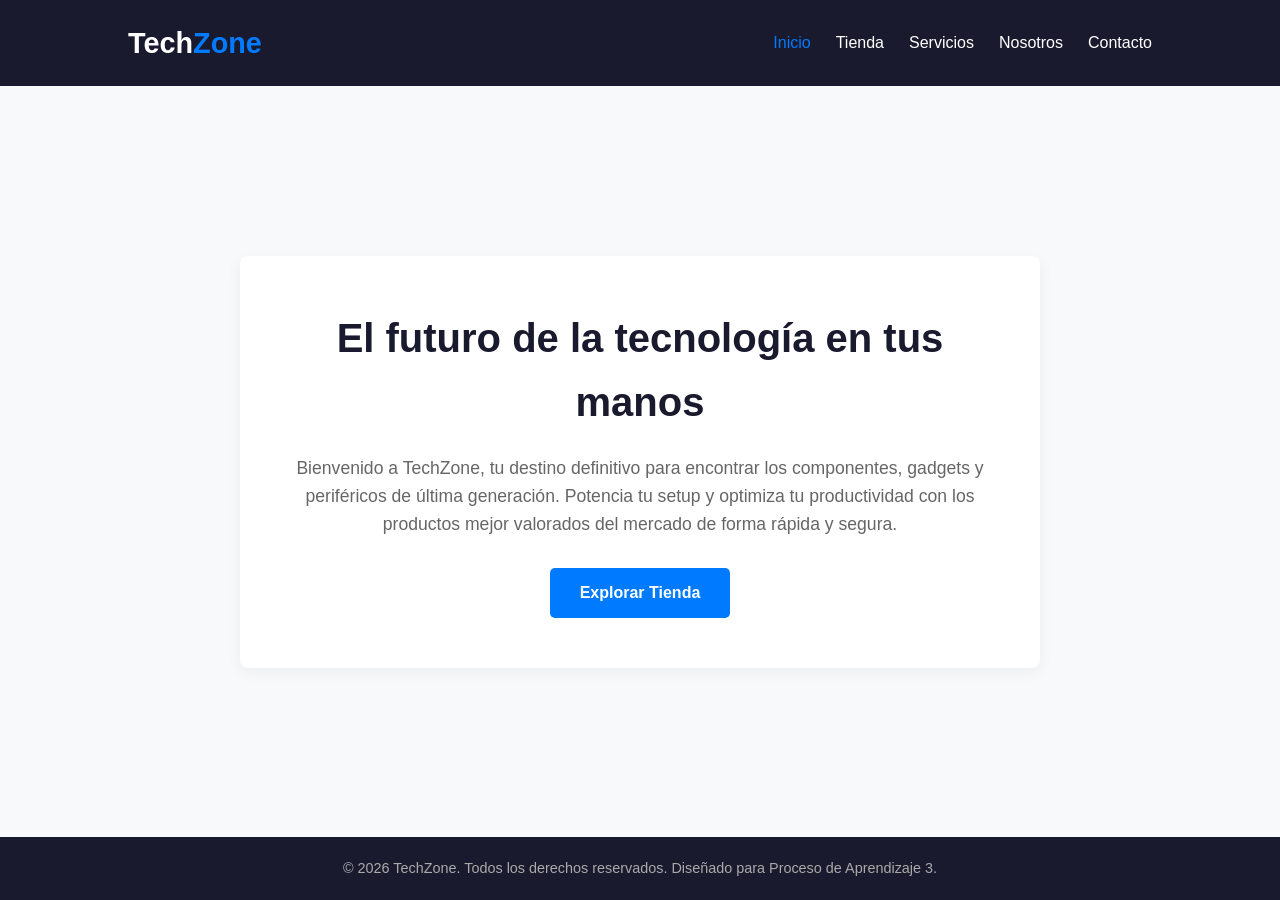
==== index.html @ fa5faf2f "Correccion de nombres de archivos" ====
<!DOCTYPE html>
<html lang="es">
<head>
    <meta charset="UTF-8">
    <meta name="viewport" content="width=device-width, initial-scale=1.0">
    <title>TechZone - Tienda Online</title>
    <link rel="stylesheet" href="ESTILOS.css">
</head>
<body>

    <header class="main-header">
        <div class="logo-container" id="site-logo">
            <h1>Tech<span>Zone</span></h1>
        </div>
        
        <nav class="navbar">
            <ul class="nav-links">
                <li><a href="#" class="active">Inicio</a></li>
                <li><a href="#">Tienda</a></li>
                <li><a href="#">Servicios</a></li>
                <li><a href="#">Nosotros</a></li>
                <li><a href="#">Contacto</a></li>
            </ul>
        </nav>
    </header>

    <main class="main-content">
        <section class="hero-section" id="home-hero">
            <h2>El futuro de la tecnología en tus manos</h2>
            <p>Bienvenido a TechZone, tu destino definitivo para encontrar los componentes, gadgets y periféricos de última generación. Potencia tu setup y optimiza tu productividad con los productos mejor valorados del mercado de forma rápida y segura.</p>
            <a href="#" class="btn-primary">Explorar Tienda</a>
        </section>
    </main>

    <footer class="main-footer">
        <p>&copy; 2026 TechZone. Todos los derechos reservados. Diseñado para Proceso de Aprendizaje 3.</p>
    </footer>

</body>
</html>
---- ESTILOS.css ----
/* ==========================================================================
   1. VARIABLES CSS (Colores y Fuentes)
   ========================================================================== */
:root {
    --primary-color: #007bff;
    --dark-color: #1a1a2e;
    --light-color: #f8f9fa;
    --text-color: #333333;
    --white-color: #ffffff;
    --font-main: 'Segoe UI', Tahoma, Geneva, Verdana, sans-serif;
}

/* ==========================================================================
   2. ESTILOS GENERALES
   ========================================================================== */
* {
    margin: 0;
    padding: 0;
    box-sizing: border-box;
}

body {
    font-family: var(--font-main);
    color: var(--text-color);
    background-color: var(--light-color);
    line-height: 1.6;
    display: flex;
    flex-direction: column;
    min-height: 100vh;
}

/* ==========================================================================
   3. HEADER Y NAVBAR (Uso de Flexbox)
   ========================================================================== */
.main-header {
    background-color: var(--dark-color);
    color: var(--white-color);
    display: flex;
    justify-content: space-between;
    align-items: center;
    padding: 20px 10%; /* Padding para dar espacio interno */
    position: sticky;
    top: 0;
    z-index: 1000;
}

/* Selector por ID */
#site-logo h1 {
    font-size: 1.8rem;
}

#site-logo span {
    color: var(--primary-color);
}

.nav-links {
    display: flex;
    list-style: none;
    gap: 25px; /* Espaciado moderno entre elementos */
}

.nav-links a {
    color: var(--white-color);
    text-decoration: none;
    font-weight: 500;
    transition: color 0.3s ease;
}

.nav-links a:hover, 
.nav-links a.active {
    color: var(--primary-color);
}

/* ==========================================================================
   4. MAIN CONTENT (Sección Hero centrada con Flexbox)
   ========================================================================== */
.main-content {
    flex: 1;
    display: flex;
    justify-content: center;
    align-items: center;
    padding: 40px 20px;
}

/* Selector por ID y Clase combinados */
#home-hero.hero-section {
    background-color: var(--white-color);
    max-width: 800px;
    text-align: center;
    padding: 50px 40px; /* Padding interno */
    margin: 20px auto;  /* Margin externo */
    border-radius: 8px;
    box-shadow: 0 4px 15px rgba(0, 0, 0, 0.05);
}

.hero-section h2 {
    font-size: 2.5rem;
    color: var(--dark-color);
    margin-bottom: 20px; /* Separación con el párrafo */
}

.hero-section p {
    font-size: 1.1rem;
    color: #666;
    margin-bottom: 30px; /* Separación con el botón */
}

.btn-primary {
    display: inline-block;
    background-color: var(--primary-color);
    color: var(--white-color);
    padding: 12px 30px;
    text-decoration: none;
    border-radius: 5px;
    font-weight: bold;
    transition: background-color 0.3s ease;
}

.btn-primary:hover {
    background-color: #0056b3;
}

/* ==========================================================================
   5. FOOTER
   ========================================================================== */
.main-footer {
    background-color: var(--dark-color);
    color: #aaaaaa;
    text-align: center;
    padding: 20px;
    font-size: 0.9rem;
    margin-top: auto; /* Empuja el footer al fondo */
}
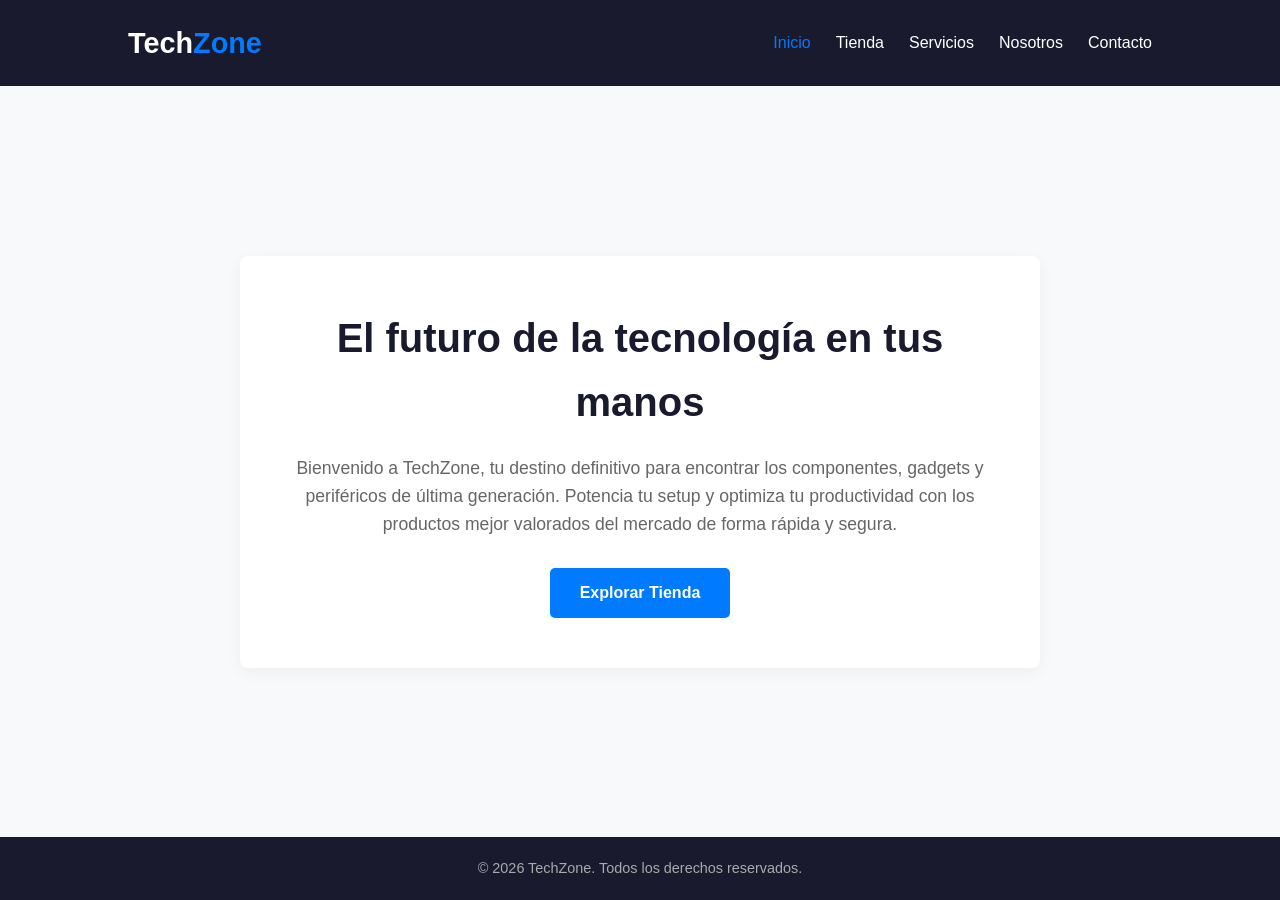
==== commit b21bb99a: "Estructura, organizacion de carpetas y nuevas paginas PA4" ====
--- a/index.html
+++ b/index.html
@@ -4,7 +4,7 @@
     <meta charset="UTF-8">
     <meta name="viewport" content="width=device-width, initial-scale=1.0">
     <title>TechZone - Tienda Online</title>
-    <link rel="stylesheet" href="ESTILOS.css">
+    <link rel="stylesheet" href="css/style.css">
 </head>
 <body>
 
@@ -14,14 +14,15 @@
         </div>
         
         <nav class="navbar">
-            <ul class="nav-links">
-                <li><a href="#" class="active">Inicio</a></li>
-                <li><a href="#">Tienda</a></li>
-                <li><a href="#">Servicios</a></li>
-                <li><a href="#">Nosotros</a></li>
-                <li><a href="#">Contacto</a></li>
-            </ul>
-        </nav>
+    <ul class="nav-links">
+        <li><a href="index.html" class="active">Inicio</a></li>
+        <li><a href="pages/productos.html">Tienda</a></li>
+        <li><a href="#">Servicios</a></li>
+        <li><a href="#">Nosotros</a></li>
+        <li><a href="pages/contacto.html">Contacto</a></li>
+    </ul>
+</nav>
+
     </header>
 
     <main class="main-content">
@@ -33,7 +34,7 @@
     </main>
 
     <footer class="main-footer">
-        <p>&copy; 2026 TechZone. Todos los derechos reservados. Diseñado para Proceso de Aprendizaje 3.</p>
+        <p>&copy; 2026 TechZone. Todos los derechos reservados.</p>
     </footer>
 
 </body>
--- a/css/style.css
+++ b/css/style.css
@@ -0,0 +1,117 @@
+
+:root {
+    --primary-color: #007bff;
+    --dark-color: #1a1a2e;
+    --light-color: #f8f9fa;
+    --text-color: #333333;
+    --white-color: #ffffff;
+    --font-main: 'Segoe UI', Tahoma, Geneva, Verdana, sans-serif;
+}
+
+* {
+    margin: 0;
+    padding: 0;
+    box-sizing: border-box;
+}
+
+body {
+    font-family: var(--font-main);
+    color: var(--text-color);
+    background-color: var(--light-color);
+    line-height: 1.6;
+    display: flex;
+    flex-direction: column;
+    min-height: 100vh;
+}
+
+.main-header {
+    background-color: var(--dark-color);
+    color: var(--white-color);
+    display: flex;
+    justify-content: space-between;
+    align-items: center;
+    padding: 20px 10%; 
+    position: sticky;
+    top: 0;
+    z-index: 1000;
+}
+
+#site-logo h1 {
+    font-size: 1.8rem;
+}
+
+#site-logo span {
+    color: var(--primary-color);
+}
+
+.nav-links {
+    display: flex;
+    list-style: none;
+    gap: 25px; 
+}
+
+.nav-links a {
+    color: var(--white-color);
+    text-decoration: none;
+    font-weight: 500;
+    transition: color 0.3s ease;
+}
+
+.nav-links a:hover, 
+.nav-links a.active {
+    color: var(--primary-color);
+}
+
+.main-content {
+    flex: 1;
+    display: flex;
+    justify-content: center;
+    align-items: center;
+    padding: 40px 20px;
+}
+
+#home-hero.hero-section {
+    background-color: var(--white-color);
+    max-width: 800px;
+    text-align: center;
+    padding: 50px 40px; 
+    margin: 20px auto;  
+    border-radius: 8px;
+    box-shadow: 0 4px 15px rgba(0, 0, 0, 0.05);
+}
+
+.hero-section h2 {
+    font-size: 2.5rem;
+    color: var(--dark-color);
+    margin-bottom: 20px; 
+}
+
+.hero-section p {
+    font-size: 1.1rem;
+    color: #666;
+    margin-bottom: 30px; 
+}
+
+.btn-primary {
+    display: inline-block;
+    background-color: var(--primary-color);
+    color: var(--white-color);
+    padding: 12px 30px;
+    text-decoration: none;
+    border-radius: 5px;
+    font-weight: bold;
+    transition: background-color 0.3s ease;
+}
+
+.btn-primary:hover {
+    background-color: #0056b3;
+}
+
+.main-footer {
+    background-color: var(--dark-color);
+    color: #aaaaaa;
+    text-align: center;
+    padding: 20px;
+    font-size: 0.9rem;
+    margin-top: auto; 
+}
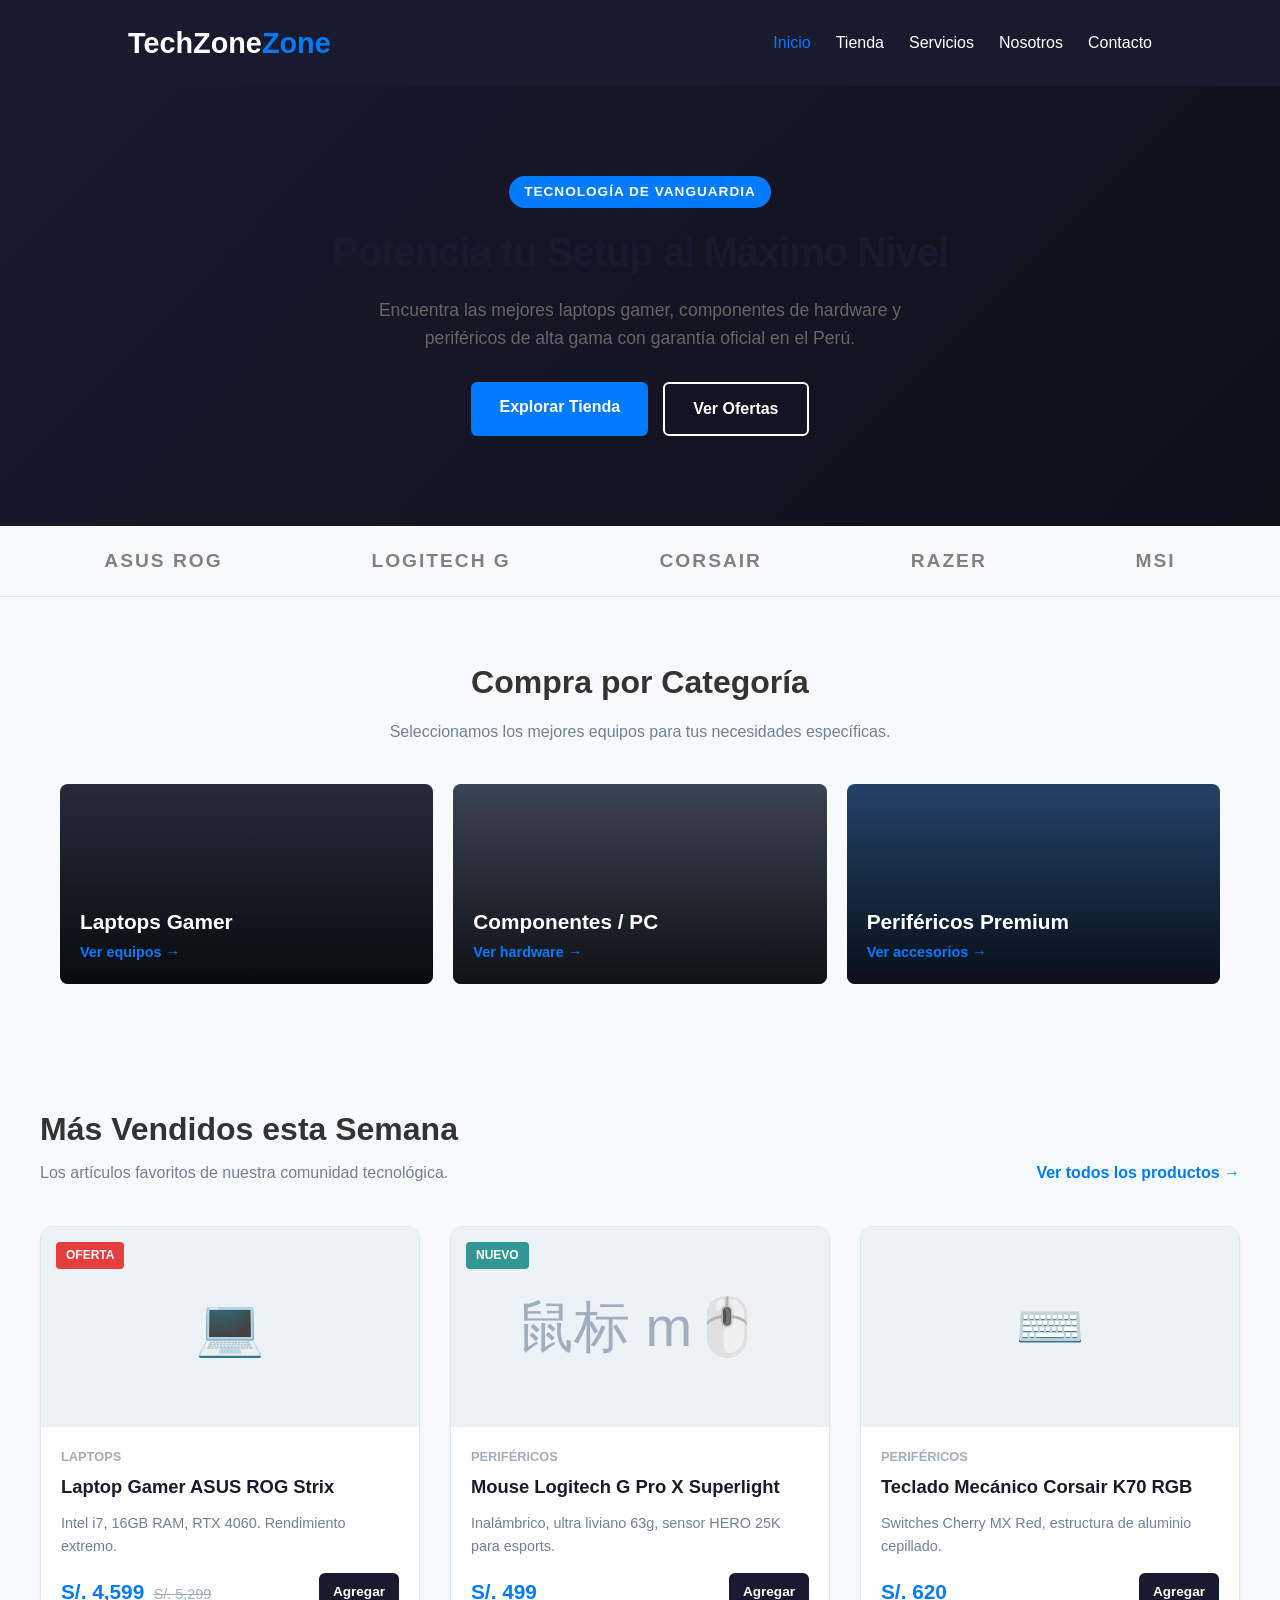
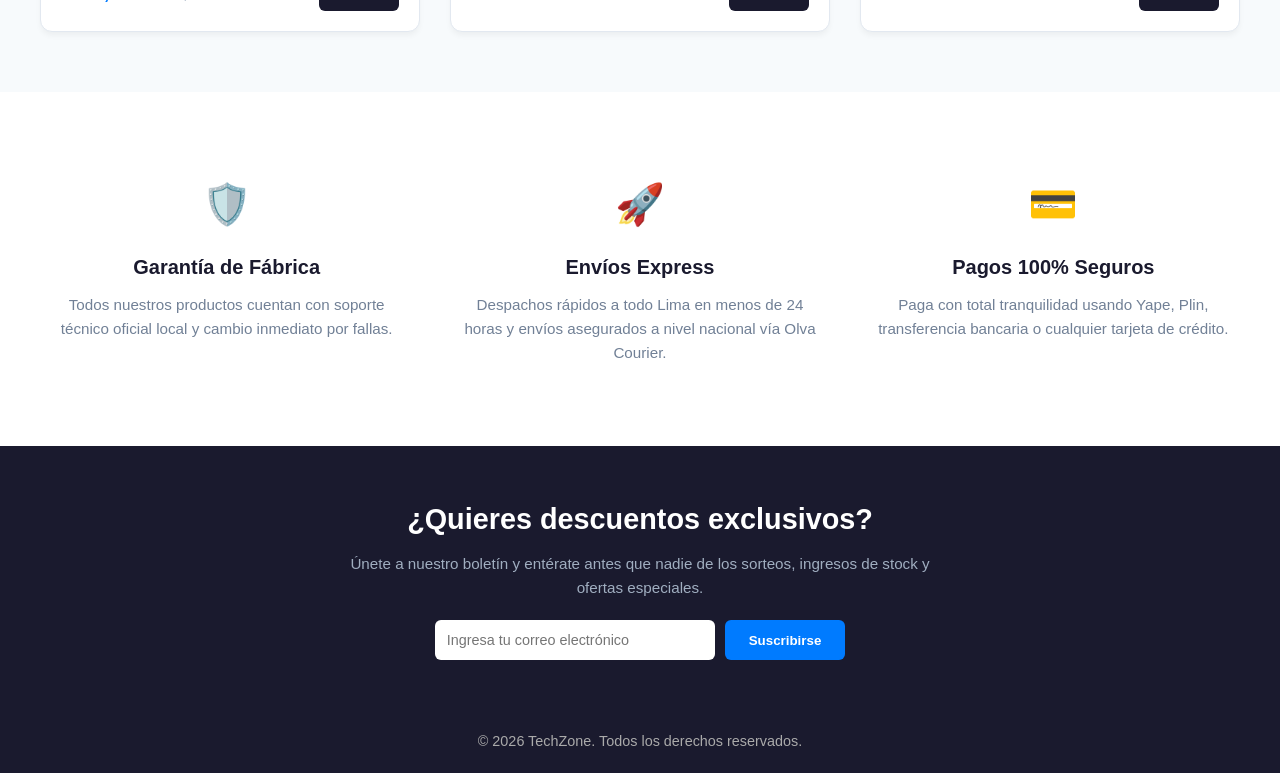
==== commit ee5d3b52: "Arquitectura profesional: Separacion completa de HTML y CSS" ====
--- a/index.html
+++ b/index.html
@@ -10,8 +10,8 @@
 
     <header class="main-header">
         <div class="logo-container" id="site-logo">
-            <h1>Tech<span>Zone</span></h1>
-        </div>
+    <h1><a href="index.html" style="text-decoration: none; color: inherit;">TechZone<span>Zone</span></a></h1>
+</div>
         
         <nav class="navbar">
     <ul class="nav-links">
@@ -25,17 +25,170 @@
 
     </header>
 
-    <main class="main-content">
-        <section class="hero-section" id="home-hero">
-            <h2>El futuro de la tecnología en tus manos</h2>
-            <p>Bienvenido a TechZone, tu destino definitivo para encontrar los componentes, gadgets y periféricos de última generación. Potencia tu setup y optimiza tu productividad con los productos mejor valorados del mercado de forma rápida y segura.</p>
-            <a href="#" class="btn-primary">Explorar Tienda</a>
-        </section>
-    </main>
+  <main class="home-main">
+
+    <section class="hero-section">
+        <div class="hero-container">
+            <span class="hero-badge">Tecnología de Vanguardia</span>
+            <h2 class="hero-title">Potencia tu Setup al Máximo Nivel</h2>
+            <p class="hero-subtitle">Encuentra las mejores laptops gamer, componentes de hardware y periféricos de alta gama con garantía oficial en el Perú.</p>
+            <div class="hero-buttons">
+                <a href="pages/productos.html" class="btn btn-primary">Explorar Tienda</a>
+                <a href="#promociones" class="btn btn-outline">Ver Ofertas</a>
+            </div>
+        </div>
+    </section>
+
+    <section class="brands-bar">
+        <div class="brands-container">
+            <span>ASUS ROG</span>
+            <span>LOGITECH G</span>
+            <span>CORSAIR</span>
+            <span>RAZER</span>
+            <span>MSI</span>
+        </div>
+    </section>
+
+    <section class="categories-section">
+        <div class="section-header">
+            <h3>Compra por Categoría</h3>
+            <p>Seleccionamos los mejores equipos para tus necesidades específicas.</p>
+        </div>
+        <div class="categories-grid">
+            
+            <div class="category-card cat-laptops">
+                <div class="category-overlay"></div>
+                <div class="category-content">
+                    <h4>Laptops Gamer</h4>
+                    <a href="pages/productos.html">Ver equipos &rarr;</a>
+                </div>
+            </div>
+            
+            <div class="category-card cat-hardware">
+                <div class="category-overlay"></div>
+                <div class="category-content">
+                    <h4>Componentes / PC</h4>
+                    <a href="pages/productos.html">Ver hardware &rarr;</a>
+                </div>
+            </div>
+            
+            <div class="category-card cat-perifericos">
+                <div class="category-overlay"></div>
+                <div class="category-content">
+                    <h4>Periféricos Premium</h4>
+                    <a href="pages/productos.html">Ver accesorios &rarr;</a>
+                </div>
+            </div>
+        </div>
+    </section>
+
+    <section id="promociones" class="featured-products">
+        <div class="featured-container">
+            <div class="featured-header">
+                <div>
+                    <h3>Más Vendidos esta Semana</h3>
+                    <p>Los artículos favoritos de nuestra comunidad tecnológica.</p>
+                </div>
+                <a href="pages/productos.html" class="view-all-link">Ver todos los productos &rarr;</a>
+            </div>
+            
+            <div class="products-grid">
+                
+                <div class="product-card">
+                    <div class="product-image-container">
+                        <span class="badge-offer">OFERTA</span>
+                        <div class="product-emoji">💻</div>
+                    </div>
+                    <div class="product-info">
+                        <span class="product-category">Laptops</span>
+                        <h4 class="product-title">Laptop Gamer ASUS ROG Strix</h4>
+                        <p class="product-description">Intel i7, 16GB RAM, RTX 4060. Rendimiento extremo.</p>
+                        <div class="product-footer">
+                            <div class="product-price-box">
+                                <span class="price-current">S/. 4,599</span>
+                                <span class="price-old">S/. 5,299</span>
+                            </div>
+                            <a href="#" class="btn-add">Agregar</a>
+                        </div>
+                    </div>
+                </div>
+
+                
+                <div class="product-card">
+                    <div class="product-image-container">
+                        <span class="badge-new">NUEVO</span>
+                        <div class="product-emoji">鼠标 m🖱️</div>
+                    </div>
+                    <div class="product-info">
+                        <span class="product-category">Periféricos</span>
+                        <h4 class="product-title">Mouse Logitech G Pro X Superlight</h4>
+                        <p class="product-description">Inalámbrico, ultra liviano 63g, sensor HERO 25K para esports.</p>
+                        <div class="product-footer">
+                            <div class="product-price-box">
+                                <span class="price-current">S/. 499</span>
+                            </div>
+                            <a href="#" class="btn-add">Agregar</a>
+                        </div>
+                    </div>
+                </div>
+
+                
+                <div class="product-card">
+                    <div class="product-image-container">
+                        <div class="product-emoji">⌨️</div>
+                    </div>
+                    <div class="product-info">
+                        <span class="product-category">Periféricos</span>
+                        <h4 class="product-title">Teclado Mecánico Corsair K70 RGB</h4>
+                        <p class="product-description">Switches Cherry MX Red, estructura de aluminio cepillado.</p>
+                        <div class="product-footer">
+                            <div class="product-price-box">
+                                <span class="price-current">S/. 620</span>
+                            </div>
+                            <a href="#" class="btn-add">Agregar</a>
+                        </div>
+                    </div>
+                </div>
+            </div>
+        </div>
+    </section>
+
+    <section class="features-info">
+        <div class="features-container">
+            <div class="feature-item">
+                <div class="feature-icon">🛡️</div>
+                <h4>Garantía de Fábrica</h4>
+                <p>Todos nuestros productos cuentan con soporte técnico oficial local y cambio inmediato por fallas.</p>
+            </div>
+            <div class="feature-item">
+                <div class="feature-icon">🚀</div>
+                <h4>Envíos Express</h4>
+                <p>Despachos rápidos a todo Lima en menos de 24 horas y envíos asegurados a nivel nacional vía Olva Courier.</p>
+            </div>
+            <div class="feature-item">
+                <div class="feature-icon">💳</div>
+                <h4>Pagos 100% Seguros</h4>
+                <p>Paga con total tranquilidad usando Yape, Plin, transferencia bancaria o cualquier tarjeta de crédito.</p>
+            </div>
+        </div>
+    </section>
+
+    <section class="newsletter-section">
+        <div class="newsletter-container">
+            <h3>¿Quieres descuentos exclusivos?</h3>
+            <p>Únete a nuestro boletín y entérate antes que nadie de los sorteos, ingresos de stock y ofertas especiales.</p>
+            <div class="newsletter-form">
+                <input type="email" placeholder="Ingresa tu correo electrónico">
+                <button type="button">Suscribirse</button>
+            </div>
+        </div>
+    </section>
+
+</main>
 
     <footer class="main-footer">
         <p>&copy; 2026 TechZone. Todos los derechos reservados.</p>
     </footer>
 
 </body>
-</html>+</html>
--- a/css/style.css
+++ b/css/style.css
@@ -1,4 +1,3 @@
-
 :root {
     --primary-color: #007bff;
     --dark-color: #1a1a2e;
@@ -114,4 +113,349 @@
     padding: 20px;
     font-size: 0.9rem;
     margin-top: auto; 
+}
+
+
+.home-main {
+    font-family: var(--font-main);
+    color: var(--text-color);
+    line-height: 1.6;
+}
+
+.hero-section {
+    background: linear-gradient(135deg, #1a1a2e 0%, #0f0f1a 100%);
+    color: var(--white-color);
+    padding: 90px 20px;
+    text-align: center;
+}
+.hero-container {
+    max-width: 800px;
+    margin: 0 auto;
+}
+.hero-badge {
+    background: var(--primary-color);
+    color: white;
+    padding: 5px 15px;
+    border-radius: 20px;
+    font-size: 0.85rem;
+    font-weight: bold;
+    text-transform: uppercase;
+    letter-spacing: 1px;
+    display: inline-block;
+}
+.hero-title {
+    font-size: 3rem;
+    margin: 20px 0 15px 0;
+    font-weight: 700;
+    letter-spacing: -1px;
+    line-height: 1.2;
+}
+.hero-subtitle {
+    font-size: 1.2rem;
+    color: #a0aec0;
+    margin-bottom: 30px;
+    max-width: 600px;
+    margin-left: auto;
+    margin-right: auto;
+}
+.hero-buttons {
+    display: flex;
+    gap: 15px;
+    justify-content: center;
+}
+
+.btn {
+    padding: 12px 28px;
+    text-decoration: none;
+    border-radius: 6px;
+    font-weight: bold;
+    display: inline-block;
+}
+.btn-primary {
+    background: var(--primary-color);
+    color: white;
+}
+.btn-outline {
+    background: transparent;
+    color: white;
+    border: 2px solid white;
+}
+
+.brands-bar {
+    background: var(--light-color);
+    padding: 20px;
+    border-bottom: 1px solid #e2e8f0;
+}
+.brands-container {
+    display: flex;
+    justify-content: space-around;
+    align-items: center;
+    max-width: 1200px;
+    margin: 0 auto;
+    flex-wrap: wrap;
+    gap: 20px;
+    filter: grayscale(100%);
+    opacity: 0.6;
+}
+.brands-container span {
+    font-weight: bold;
+    font-size: 1.2rem;
+    letter-spacing: 2px;
+}
+
+.section-header {
+    text-align: center;
+    margin-bottom: 40px;
+}
+.section-header h3 {
+    font-size: 2rem;
+    margin-bottom: 10px;
+}
+.section-header p {
+    color: #718096;
+}
+
+.categories-section {
+    padding: 60px 20px;
+    max-width: 1200px;
+    margin: 0 auto;
+}
+.categories-grid {
+    display: grid;
+    grid-template-columns: repeat(auto-fit, minmax(250px, 1fr));
+    gap: 20px;
+}
+.category-card {
+    position: relative;
+    border-radius: 8px;
+    overflow: hidden;
+    height: 200px;
+    display: flex;
+    align-items: flex-end;
+    padding: 20px;
+}
+.cat-laptops { background-color: #2d3748; }
+.cat-hardware { background-color: #4a5568; }
+.cat-perifericos { background-color: #2c5282; }
+
+.category-overlay {
+    position: absolute;
+    inset: 0;
+    background: linear-gradient(to top, rgba(0,0,0,0.8), rgba(0,0,0,0.2));
+}
+.category-content {
+    position: relative;
+    z-index: 10;
+    color: white;
+}
+.category-content h4 {
+    font-size: 1.3rem;
+    margin: 0;
+}
+.category-content a {
+    color: var(--primary-color);
+    font-size: 0.9rem;
+    text-decoration: none;
+    font-weight: bold;
+}
+
+.featured-products {
+    background: #f7fafc;
+    padding: 60px 20px;
+}
+.featured-container {
+    max-width: 1200px;
+    margin: 0 auto;
+}
+.featured-header {
+    display: flex;
+    justify-content: space-between;
+    align-items: flex-end;
+    margin-bottom: 40px;
+    flex-wrap: wrap;
+    gap: 15px;
+}
+.featured-header h3 {
+    font-size: 2rem;
+    margin: 0 0 5px 0;
+}
+.featured-header p {
+    color: #718096;
+    margin: 0;
+}
+.view-all-link {
+    color: var(--primary-color);
+    font-weight: bold;
+    text-decoration: none;
+}
+.products-grid {
+    display: grid;
+    grid-template-columns: repeat(auto-fit, minmax(280px, 1fr));
+    gap: 30px;
+}
+
+.product-card {
+    background: var(--white-color);
+    border: 1px solid #e2e8f0;
+    border-radius: 12px;
+    overflow: hidden;
+    box-shadow: 0 4px 6px -1px rgba(0,0,0,0.05);
+    display: flex;
+    flex-direction: column;
+}
+.product-image-container {
+    background: #edf2f7;
+    height: 200px;
+    display: flex;
+    align-items: center;
+    justify-content: center;
+    position: relative;
+}
+.badge-offer {
+    position: absolute;
+    top: 15px;
+    left: 15px;
+    background: #e53e3e;
+    color: white;
+    padding: 4px 10px;
+    border-radius: 4px;
+    font-size: 0.75rem;
+    font-weight: bold;
+}
+.badge-new {
+    position: absolute;
+    top: 15px;
+    left: 15px;
+    background: #319795;
+    color: white;
+    padding: 4px 10px;
+    border-radius: 4px;
+    font-size: 0.75rem;
+    font-weight: bold;
+}
+.product-emoji {
+    font-size: 3.5rem;
+    color: #a0aec0;
+}
+.product-info {
+    padding: 20px;
+    flex-grow: 1;
+    display: flex;
+    flex-direction: column;
+}
+.product-category {
+    color: #a0aec0;
+    font-size: 0.8rem;
+    text-transform: uppercase;
+    font-weight: bold;
+}
+.product-title {
+    font-size: 1.15rem;
+    margin: 5px 0 10px 0;
+    color: var(--dark-color);
+}
+.product-description {
+    color: #718096;
+    font-size: 0.9rem;
+    margin: 0 0 15px 0;
+    flex-grow: 1;
+}
+.product-footer {
+    display: flex;
+    align-items: center;
+    justify-content: space-between;
+    margin-top: auto;
+}
+.price-current {
+    font-size: 1.3rem;
+    font-weight: bold;
+    color: var(--primary-color);
+    display: inline-block;
+}
+.price-old {
+    font-size: 0.9rem;
+    color: #a0aec0;
+    text-decoration: line-through;
+    margin-left: 5px;
+}
+.btn-add {
+    background: var(--dark-color);
+    color: white;
+    padding: 8px 14px;
+    text-decoration: none;
+    border-radius: 6px;
+    font-size: 0.85rem;
+    font-weight: bold;
+}
+
+.features-info {
+    background: var(--white-color);
+    padding: 70px 20px;
+}
+.features-container {
+    display: grid;
+    grid-template-columns: repeat(auto-fit, minmax(280px, 1fr));
+    gap: 40px;
+    text-align: center;
+    max-width: 1200px;
+    margin: 0 auto;
+}
+.feature-item {
+    padding: 10px;
+}
+.feature-icon {
+    font-size: 2.5rem;
+    color: var(--primary-color);
+    margin-bottom: 15px;
+}
+.feature-item h4 {
+    font-size: 1.25rem;
+    margin-bottom: 10px;
+    color: var(--dark-color);
+}
+.feature-item p {
+    color: #718096;
+    font-size: 0.95rem;
+}
+
+.newsletter-section {
+    background: #1a1a2e;
+    color: white;
+    padding: 50px 20px;
+    text-align: center;
+}
+.newsletter-container {
+    max-width: 600px;
+    margin: 0 auto;
+}
+.newsletter-container h3 {
+    font-size: 1.8rem;
+    margin-bottom: 10px;
+}
+.newsletter-container p {
+    color: #a0aec0;
+    margin-bottom: 20px;
+    font-size: 0.95rem;
+}
+.newsletter-form {
+    display: flex;
+    gap: 10px;
+    justify-content: center;
+    flex-wrap: wrap;
+}
+.newsletter-form input {
+    padding: 12px;
+    border-radius: 6px;
+    border: none;
+    width: 280px;
+    font-size: 0.9rem;
+}
+.newsletter-form button {
+    background: var(--primary-color);
+    color: white;
+    border: none;
+    padding: 12px 24px;
+    border-radius: 6px;
+    font-weight: bold;
+    cursor: pointer;
 }
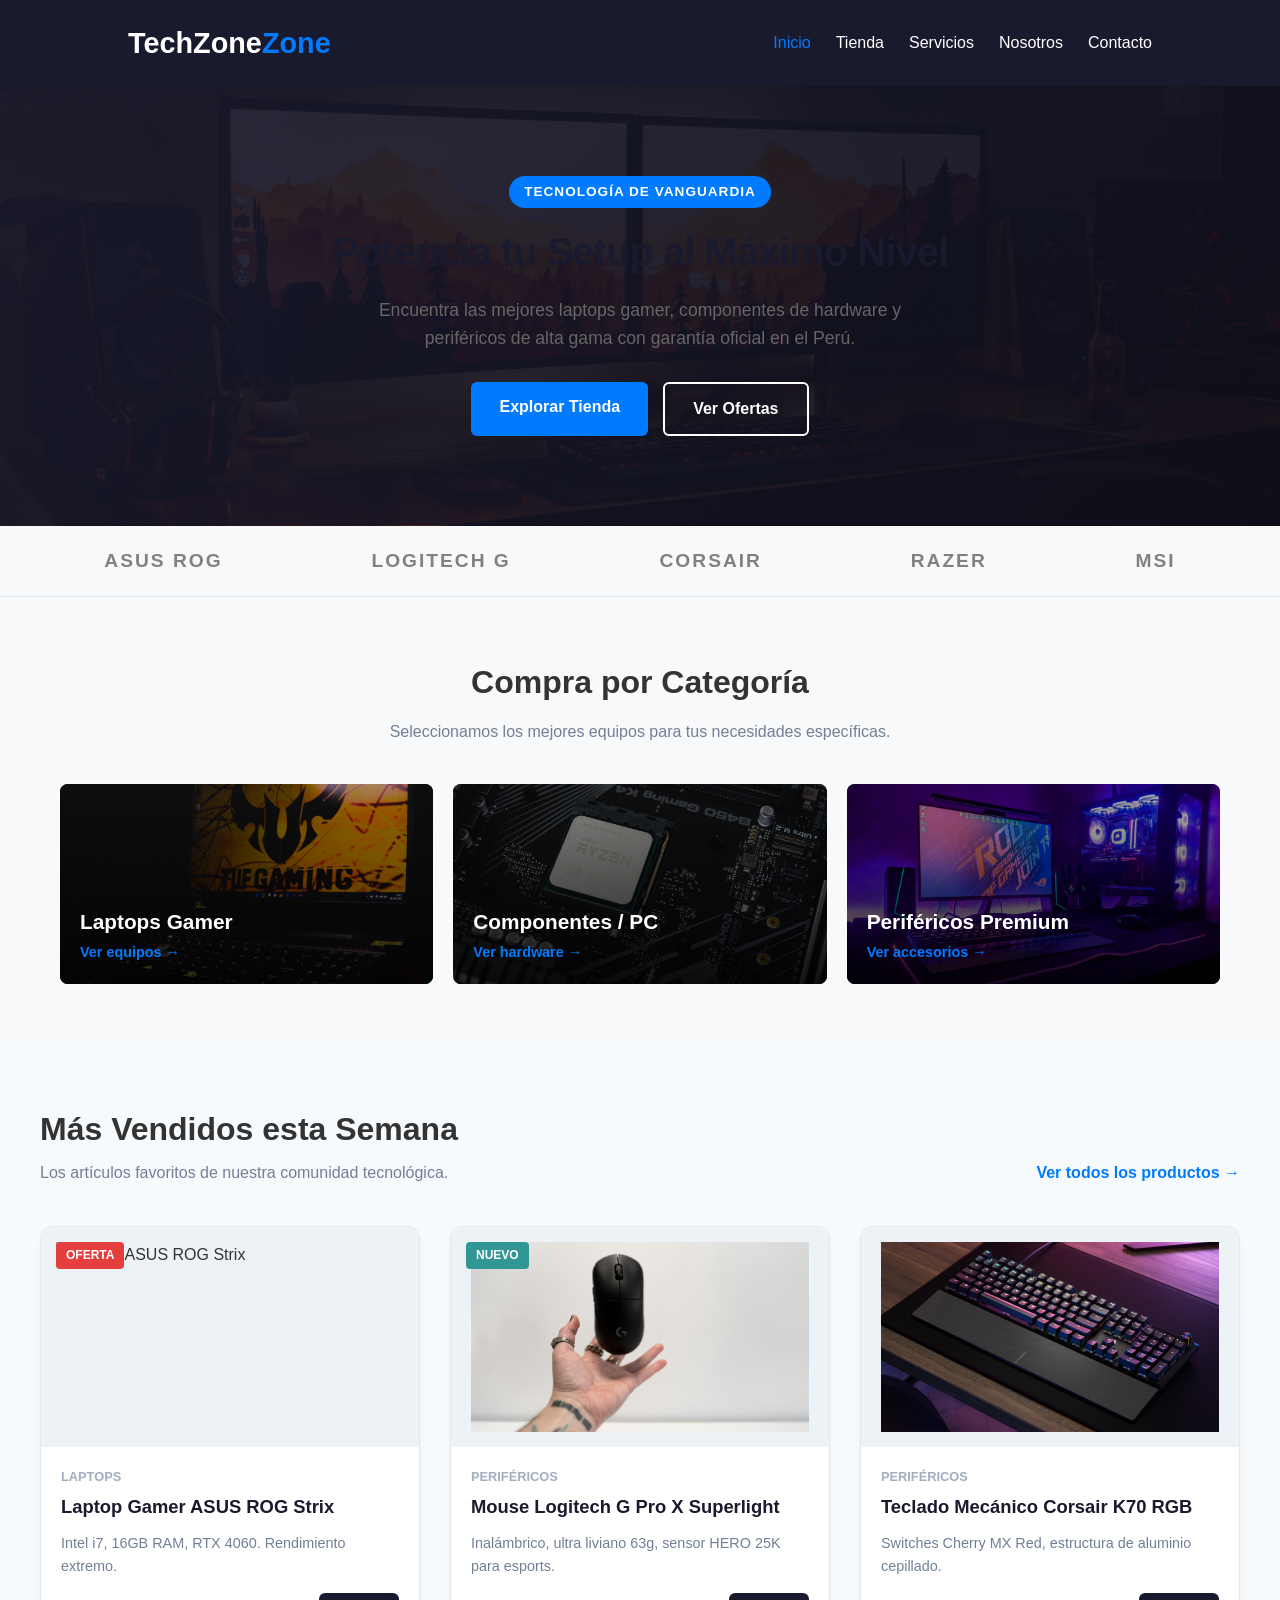
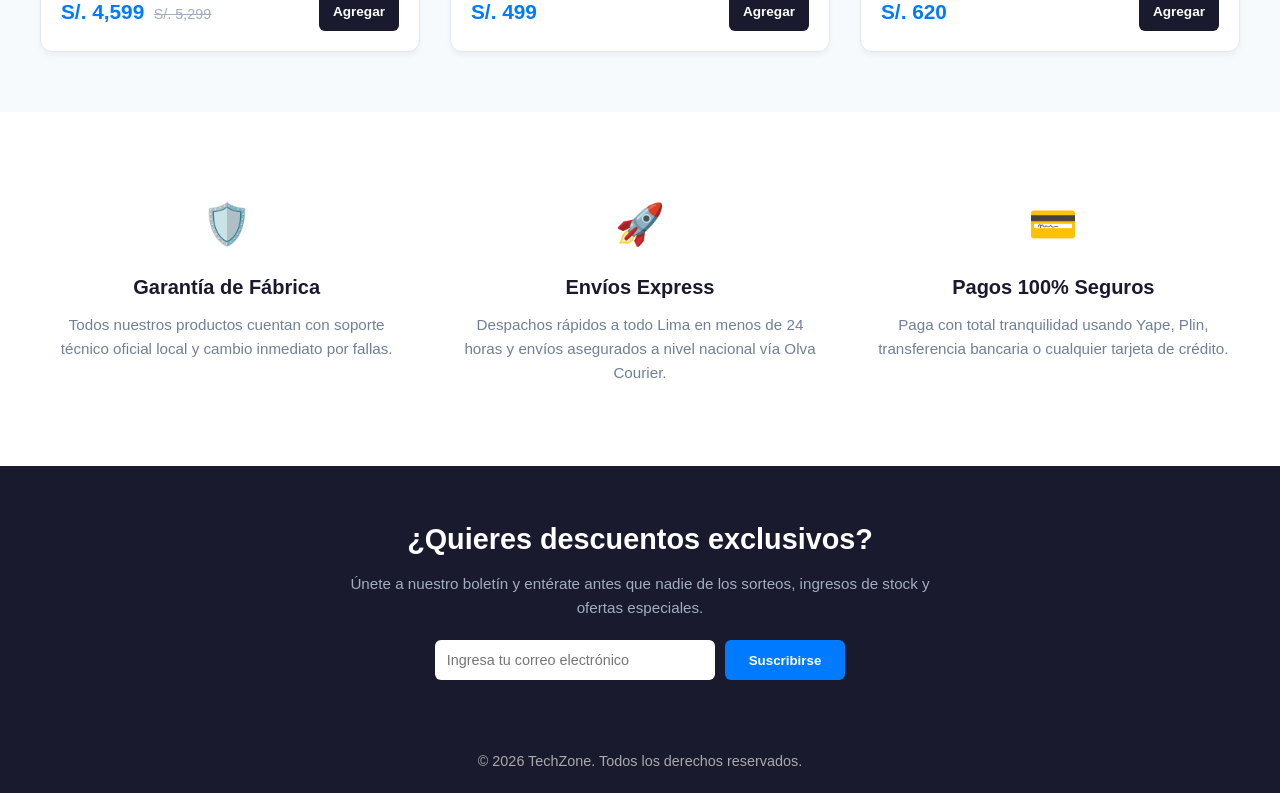
==== commit 32fb37bf: "Diseño final de la pagina de inicio con imagen de fondo y productos" ====
--- a/index.html
+++ b/index.html
@@ -55,24 +55,24 @@
             <p>Seleccionamos los mejores equipos para tus necesidades específicas.</p>
         </div>
         <div class="categories-grid">
-            
             <div class="category-card cat-laptops">
+                <img src="assets/cat-laptops.jpg" alt="Laptops Gamer" class="category-bg-img">
                 <div class="category-overlay"></div>
                 <div class="category-content">
                     <h4>Laptops Gamer</h4>
                     <a href="pages/productos.html">Ver equipos &rarr;</a>
                 </div>
             </div>
-            
             <div class="category-card cat-hardware">
+                <img src="assets/cat-hardware.jpg" alt="Componentes de PC" class="category-bg-img">
                 <div class="category-overlay"></div>
                 <div class="category-content">
                     <h4>Componentes / PC</h4>
                     <a href="pages/productos.html">Ver hardware &rarr;</a>
                 </div>
             </div>
-            
             <div class="category-card cat-perifericos">
+                <img src="assets/cat-perifericos.jpg" alt="Periféricos Premium" class="category-bg-img">
                 <div class="category-overlay"></div>
                 <div class="category-content">
                     <h4>Periféricos Premium</h4>
@@ -93,11 +93,10 @@
             </div>
             
             <div class="products-grid">
-                
                 <div class="product-card">
                     <div class="product-image-container">
                         <span class="badge-offer">OFERTA</span>
-                        <div class="product-emoji">💻</div>
+                        <img src="assets/prod-laptop.jpg" alt="Laptop ASUS ROG Strix" class="product-img">
                     </div>
                     <div class="product-info">
                         <span class="product-category">Laptops</span>
@@ -113,11 +112,10 @@
                     </div>
                 </div>
 
-                
                 <div class="product-card">
                     <div class="product-image-container">
                         <span class="badge-new">NUEVO</span>
-                        <div class="product-emoji">鼠标 m🖱️</div>
+                        <img src="assets/prod-mouse.jpg" alt="Mouse Logitech G Pro X" class="product-img">
                     </div>
                     <div class="product-info">
                         <span class="product-category">Periféricos</span>
@@ -132,10 +130,9 @@
                     </div>
                 </div>
 
-                
                 <div class="product-card">
                     <div class="product-image-container">
-                        <div class="product-emoji">⌨️</div>
+                        <img src="assets/prod-teclado.jpg" alt="Teclado Corsair K70" class="product-img">
                     </div>
                     <div class="product-info">
                         <span class="product-category">Periféricos</span>
--- a/css/style.css
+++ b/css/style.css
@@ -123,7 +123,11 @@
 }
 
 .hero-section {
-    background: linear-gradient(135deg, #1a1a2e 0%, #0f0f1a 100%);
+    background: linear-gradient(135deg, rgba(26, 26, 46, 0.9) 0%, rgba(15, 15, 26, 0.95) 100%), 
+                url('../assets/hero-bg.jpg');
+    background-size: cover;
+    background-position: center;
+    background-repeat: no-repeat;
     color: var(--white-color);
     padding: 90px 20px;
     text-align: center;
@@ -303,13 +307,15 @@
     display: flex;
     flex-direction: column;
 }
+
 .product-image-container {
     background: #edf2f7;
-    height: 200px;
+    height: 220px; 
     display: flex;
     align-items: center;
     justify-content: center;
     position: relative;
+    overflow: hidden;
 }
 .badge-offer {
     position: absolute;
@@ -458,4 +464,40 @@
     border-radius: 6px;
     font-weight: bold;
     cursor: pointer;
+}
+
+
+.category-bg-img {
+    position: absolute;
+    top: 0;
+    left: 0;
+    width: 100%;
+    height: 100%;
+    object-fit: cover; 
+    z-index: 1;
+}
+
+.category-overlay {
+    position: absolute;
+    inset: 0;
+    background: linear-gradient(to top, rgba(0,0,0,0.85) 0%, rgba(0,0,0,0.3) 100%);
+    z-index: 2; 
+}
+
+.category-content {
+    position: relative;
+    z-index: 3; 
+    color: white;
+}
+
+.product-img {
+    width: 100%;
+    height: 100%;
+    object-fit: contain; 
+    padding: 15px; 
+    transition: transform 0.3s ease;
+}
+
+.product-card:hover .product-img {
+    transform: scale(1.05);
 }
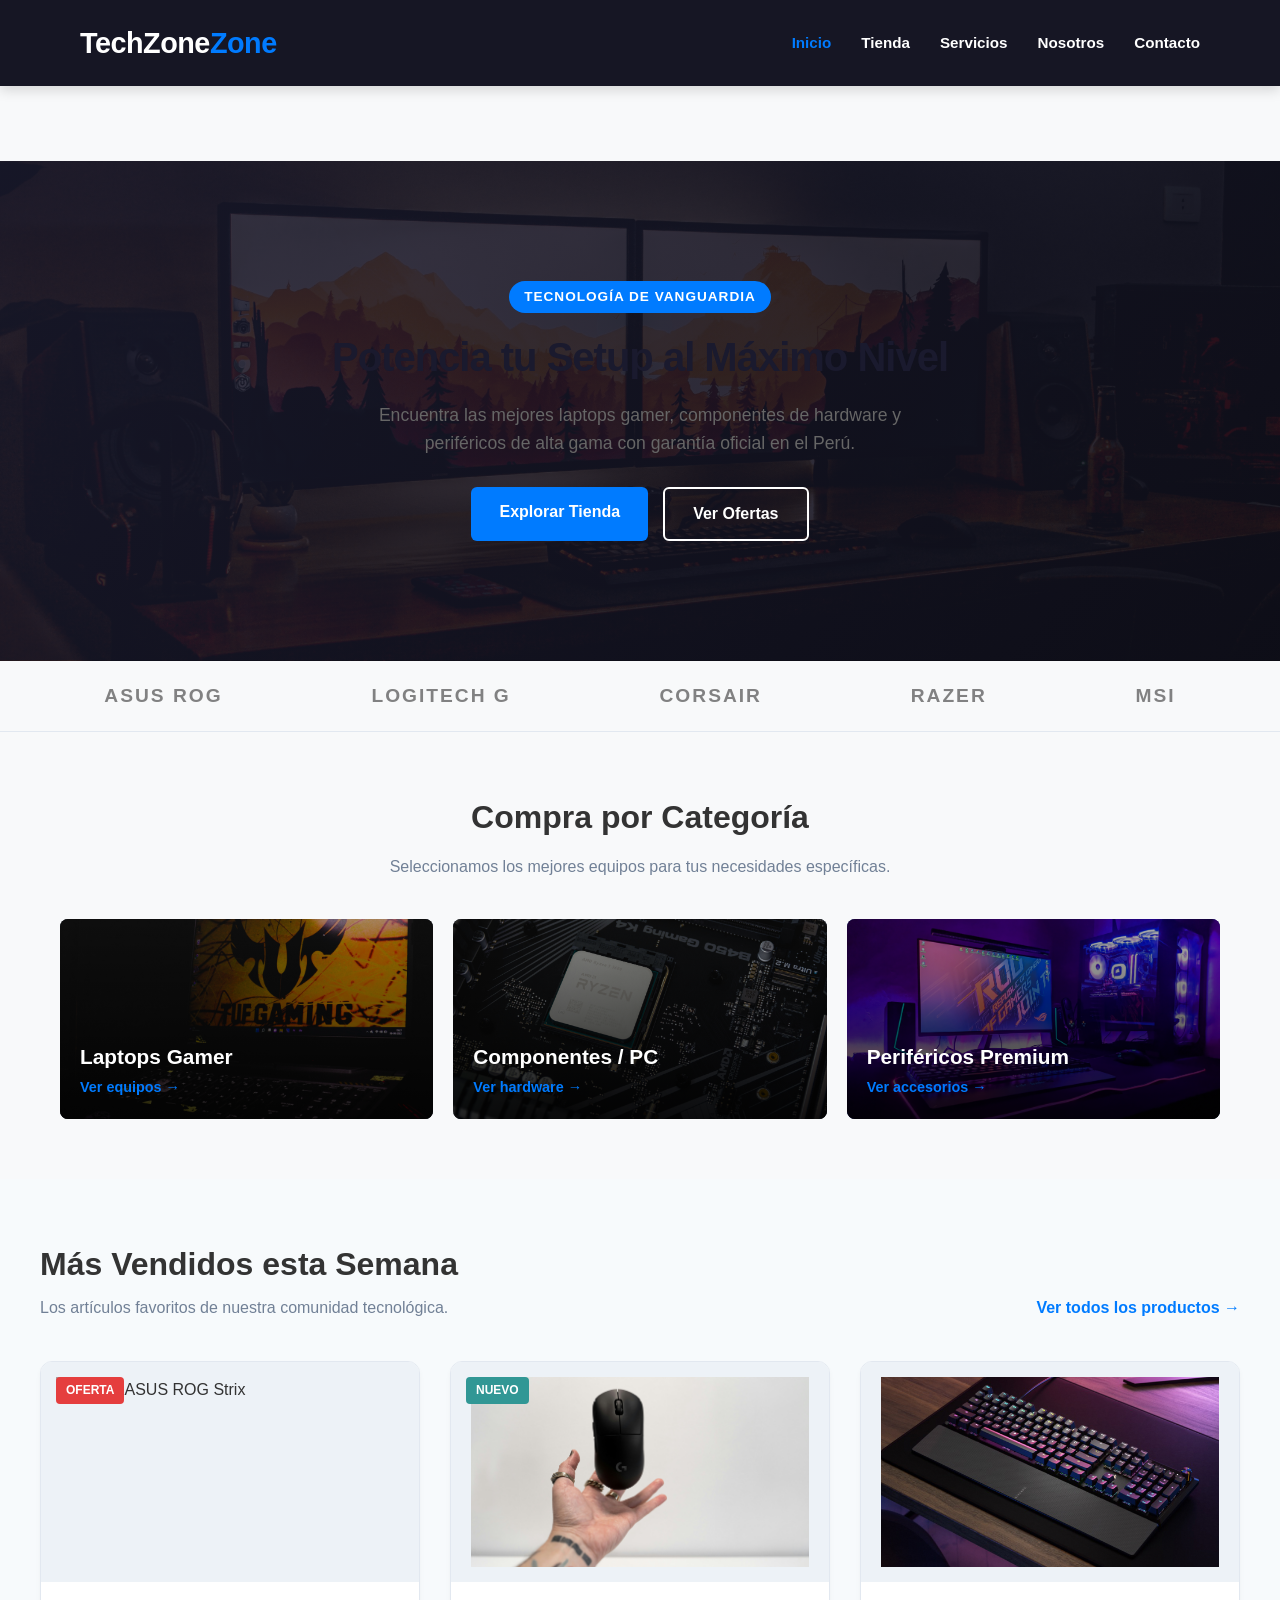
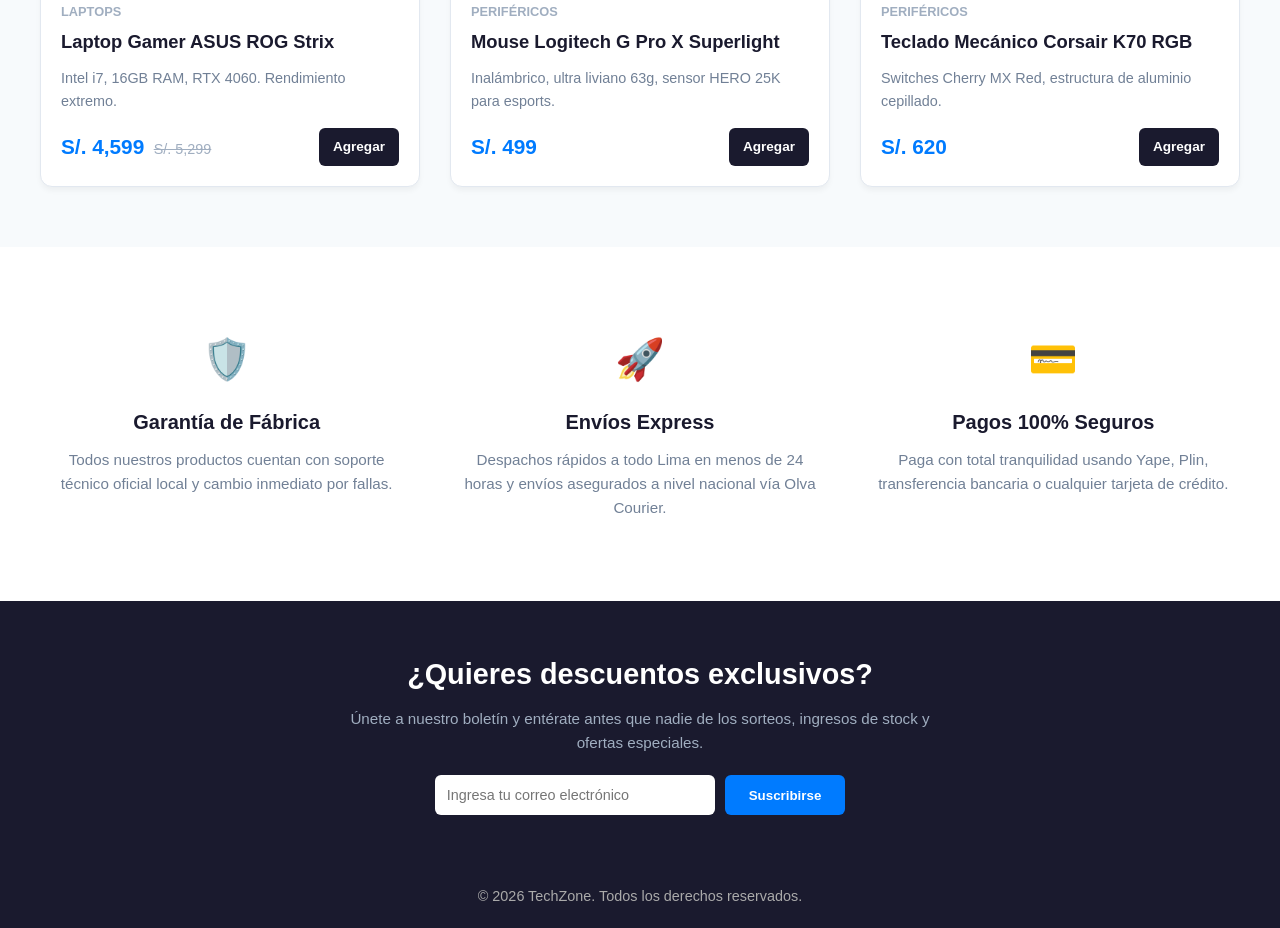
==== commit 1aad7d4b: "Solucion definitiva: Navbar global alineado e impecable" ====
--- a/index.html
+++ b/index.html
@@ -8,22 +8,20 @@
 </head>
 <body>
 
-    <header class="main-header">
+   <header class="main-header">
+    <nav class="navbar">
         <div class="logo-container" id="site-logo">
-    <h1><a href="index.html" style="text-decoration: none; color: inherit;">TechZone<span>Zone</span></a></h1>
-</div>
-        
-        <nav class="navbar">
-    <ul class="nav-links">
-        <li><a href="index.html" class="active">Inicio</a></li>
-        <li><a href="pages/productos.html">Tienda</a></li>
-        <li><a href="#">Servicios</a></li>
-        <li><a href="#">Nosotros</a></li>
-        <li><a href="pages/contacto.html">Contacto</a></li>
-    </ul>
-</nav>
-
-    </header>
+            <h1><a href="index.html" style="text-decoration: none; color: inherit;">TechZone<span>Zone</span></a></h1>
+        </div>
+        <ul class="nav-links">
+            <li><a href="index.html" class="active">Inicio</a></li>
+            <li><a href="pages/productos.html">Tienda</a></li>
+            <li><a href="#">Servicios</a></li>
+            <li><a href="#">Nosotros</a></li>
+            <li><a href="pages/contacto.html">Contacto</a></li>
+        </ul>
+    </nav>
+</header>
 
   <main class="home-main">
 
--- a/css/style.css
+++ b/css/style.css
@@ -23,42 +23,70 @@
     min-height: 100vh;
 }
 
+/* ==========================================
+   CABECERA GLOBAL (IDÉNTICA A LA CAPTURA)
+   ========================================== */
+
 .main-header {
-    background-color: var(--dark-color);
+    background-color: #161624; /* Color oscuro idéntico de tu barra */
+    width: 100%;
+    position: relative;
+    z-index: 1000;
+    /* La sombra blanca/clara que se ve abajo de la barra en tu foto */
+    box-shadow: 0 4px 12px rgba(0, 0, 0, 0.15), 0 1px 0px rgba(255, 255, 255, 0.1); 
+}
+
+.navbar {
+    display: flex;
+    justify-content: space-between; /* Empuja el logo a la izquierda y los links a la derecha */
+    align-items: center;            /* Los centra perfectamente de forma vertical */
+    max-width: 1200px;              /* Limita el ancho para que no se pegue a los extremos de pantallas gigantes */
+    margin: 0 auto;                 /* Centra la barra en la pantalla */
+    padding: 20px 40px;             /* Espaciado interno exacto para darle esa altura elegante */
+}
+
+/* Alineación interna del Logo */
+.logo-container {
+    display: flex;
+    align-items: center;
+}
+
+.logo-container h1 {
+    font-family: var(--font-main);
+    font-size: 1.8rem;
+    font-weight: 700;
     color: var(--white-color);
-    display: flex;
-    justify-content: space-between;
+    margin: 0;
+    letter-spacing: -0.5px;
+}
+
+.logo-container span {
+    color: var(--primary-color);
+}
+
+/* Alineación interna de los Enlaces a la derecha */
+.nav-links {
+    list-style: none;
+    display: flex;
+    gap: 30px; /* Distancia perfecta entre cada palabra */
+    margin: 0;
+    padding: 0;
     align-items: center;
-    padding: 20px 10%; 
-    position: sticky;
-    top: 0;
-    z-index: 1000;
-}
-
-#site-logo h1 {
-    font-size: 1.8rem;
-}
-
-#site-logo span {
-    color: var(--primary-color);
-}
-
-.nav-links {
-    display: flex;
-    list-style: none;
-    gap: 25px; 
 }
 
 .nav-links a {
-    color: var(--white-color);
     text-decoration: none;
-    font-weight: 500;
-    transition: color 0.3s ease;
-}
-
+    color: #ffffff;
+    font-family: var(--font-main);
+    font-size: 0.95rem;
+    font-weight: 600;
+    transition: color 0.2s ease;
+}
+
+/* Color azul para la sección activa o cuando pasas el mouse */
 .nav-links a:hover, 
 .nav-links a.active {
-    color: var(--primary-color);
+    color: #007bff; /* El tono azul exacto de tu Tienda activa */
 }
 
 .main-content {
@@ -123,15 +151,16 @@
 }
 
 .hero-section {
-    background: linear-gradient(135deg, rgba(26, 26, 46, 0.9) 0%, rgba(15, 15, 26, 0.95) 100%), 
+    background: linear-gradient(135deg, rgba(26, 26, 46, 0.85) 0%, rgba(15, 15, 26, 0.9) 100%), 
                 url('../assets/hero-bg.jpg');
     background-size: cover;
     background-position: center;
     background-repeat: no-repeat;
     color: var(--white-color);
-    padding: 90px 20px;
+    padding: 120px 20px; /* Aumentamos el padding para darle cuerpo y presencia al banner */
     text-align: center;
 }
+
 .hero-container {
     max-width: 800px;
     margin: 0 auto;
@@ -500,4 +529,134 @@
 
 .product-card:hover .product-img {
     transform: scale(1.05);
+}
+
+/* ==========================================
+   ESTILOS DE LA PÁGINA DE TIENDA
+   ========================================== */
+.tienda-main {
+    max-width: 1200px;
+    margin: 0 auto;
+    padding: 40px 20px;
+}
+.tienda-header {
+    text-align: center;
+    margin-bottom: 30px;
+}
+.tienda-header h2 {
+    font-size: 2.5rem;
+    color: var(--dark-color);
+    margin-bottom: 10px;
+}
+.tienda-header p {
+    color: #718096;
+}
+.tienda-filtros {
+    display: flex;
+    justify-content: center;
+    gap: 10px;
+    margin-bottom: 40px;
+}
+.filtro-btn {
+    background: var(--white-color);
+    border: 1px solid #e2e8f0;
+    padding: 8px 18px;
+    border-radius: 20px;
+    cursor: pointer;
+    font-weight: bold;
+    color: #4a5568;
+    transition: all 0.3s;
+}
+.filtro-btn.active, .filtro-btn:hover {
+    background: var(--primary-color);
+    color: white;
+    border-color: var(--primary-color);
+}
+
+/* ==========================================
+   ESTILOS DE LA PÁGINA DE CONTACTO
+   ========================================== */
+.contacto-main {
+    background: #f7fafc;
+    padding: 60px 20px;
+}
+.contacto-container {
+    max-width: 1100px;
+    margin: 0 auto;
+    display: grid;
+    grid-template-columns: repeat(auto-fit, minmax(320px, 1fr));
+    gap: 40px;
+}
+.contacto-formulario-box, .contacto-info-box {
+    background: var(--white-color);
+    padding: 40px;
+    border-radius: 12px;
+    box-shadow: 0 4px 6px -1px rgba(0,0,0,0.05);
+    border: 1px solid #e2e8f0;
+}
+.contacto-formulario-box h3, .contacto-info-box h3 {
+    font-size: 1.8rem;
+    color: var(--dark-color);
+    margin-bottom: 15px;
+}
+.contacto-formulario-box p, .contacto-intro {
+    color: #718096;
+    margin-bottom: 25px;
+}
+.form-group {
+    margin-bottom: 20px;
+}
+.form-group label {
+    display: block;
+    font-weight: bold;
+    margin-bottom: 8px;
+    color: var(--dark-color);
+    font-size: 0.9rem;
+}
+.form-group input, .form-group select, .form-group textarea {
+    width: 100%;
+    padding: 12px;
+    border: 1px solid #cbd5e0;
+    border-radius: 6px;
+    font-family: inherit;
+    font-size: 0.95rem;
+    transition: border-color 0.3s;
+}
+.form-group input:focus, .form-group select:focus, .form-group textarea:focus {
+    outline: none;
+    border-color: var(--primary-color);
+}
+.btn-enviar-contacto {
+    background: var(--primary-color);
+    color: white;
+    border: none;
+    padding: 14px 24px;
+    border-radius: 6px;
+    font-weight: bold;
+    cursor: pointer;
+    width: 100%;
+    font-size: 1rem;
+}
+.info-item {
+    display: flex;
+    gap: 15px;
+    margin-bottom: 25px;
+}
+.info-icon {
+    font-size: 1.8rem;
+    color: var(--primary-color);
+}
+.info-item h4 {
+    margin: 0 0 5px 0;
+    color: var(--dark-color);
+}
+.info-item p {
+    margin: 0;
+    color: #718096;
+    font-size: 0.95rem;
+}
+
+/* Empuja el contenido principal hacia abajo uniformemente en todas las páginas */
+.home-main, .tienda-main, .contacto-main {
+    margin-top: 75px; /* Esta es la altura exacta que ocupa la barra fija */
 }
